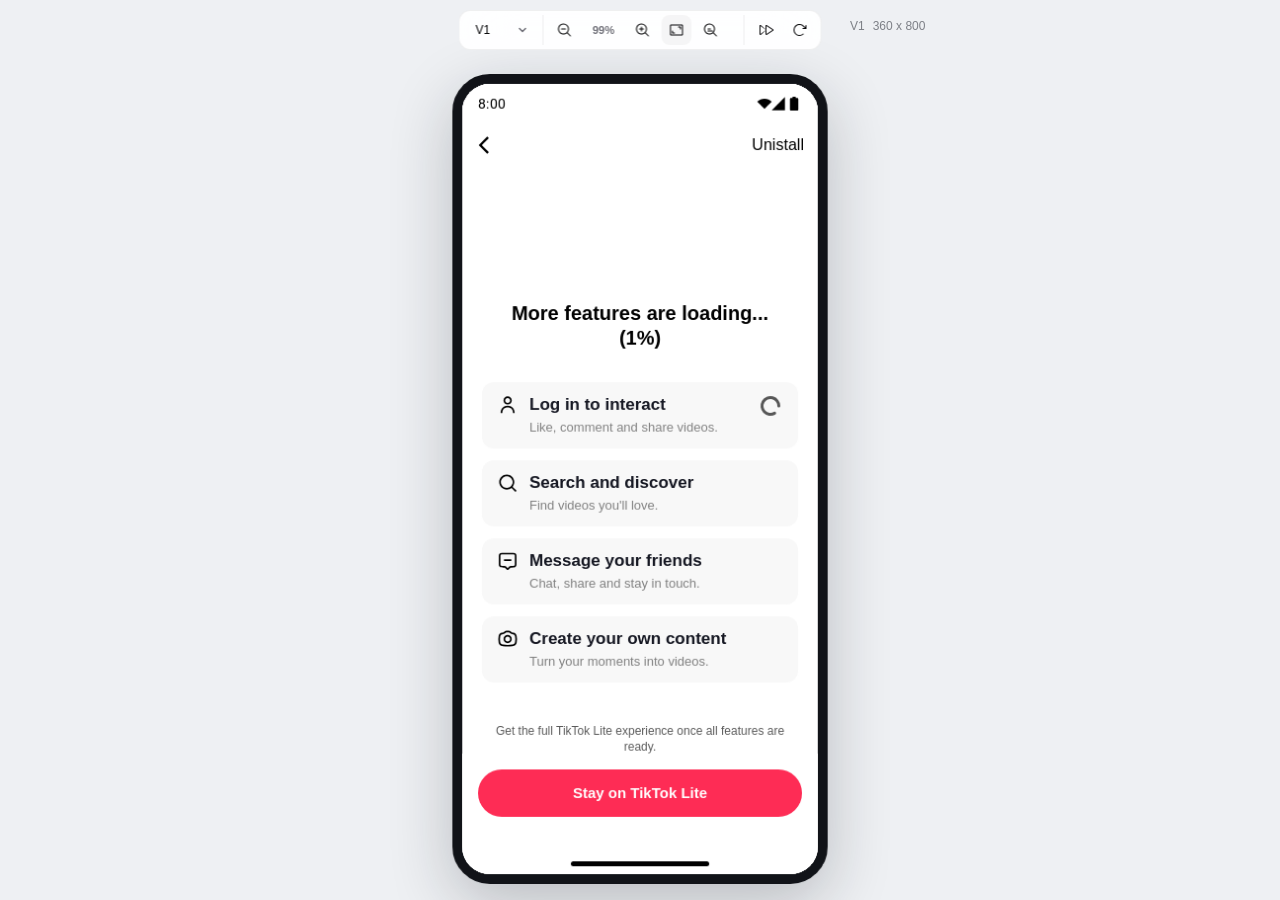
==== preview-v1.html @ 16d365ec "Initial Mini Lite uninstall retention demo" ====
<!DOCTYPE html>
<html lang="zh-CN" data-default-variant="v1">
<head>
  <meta charset="UTF-8" />
  <meta name="viewport" content="width=device-width, initial-scale=1" />
  <title>Mini App V1</title>
  <link rel="stylesheet" href="preview.css" />
</head>
<body>
  <div id="shell">
    <header class="toolbar" id="toolbar">
      <div class="tool-group">
        <select id="variantSelect" aria-label="实验组"></select>
      </div>
      <div class="tool-group">
        <button type="button" class="icon-btn" id="zoomOutBtn" title="缩小" aria-label="缩小">
          <svg class="toolbar-icon" viewBox="0 0 256 256" fill="currentColor" aria-hidden="true">
            <path d="M152,112a8,8,0,0,1-8,8H80a8,8,0,0,1,0-16h64A8,8,0,0,1,152,112Zm77.66,117.66a8,8,0,0,1-11.32,0l-50.06-50.07a88.11,88.11,0,1,1,11.31-11.31l50.07,50.06A8,8,0,0,1,229.66,229.66ZM112,184a72,72,0,1,0-72-72A72.08,72.08,0,0,0,112,184Z"></path>
          </svg>
        </button>
        <span class="zoom-label" id="zoomLabel">100%</span>
        <button type="button" class="icon-btn" id="zoomInBtn" title="放大" aria-label="放大">
          <svg class="toolbar-icon" viewBox="0 0 256 256" fill="currentColor" aria-hidden="true">
            <path d="M152,112a8,8,0,0,1-8,8H120v24a8,8,0,0,1-16,0V120H80a8,8,0,0,1,0-16h24V80a8,8,0,0,1,16,0v24h24A8,8,0,0,1,152,112Zm77.66,117.66a8,8,0,0,1-11.32,0l-50.06-50.07a88.11,88.11,0,1,1,11.31-11.31l50.07,50.06A8,8,0,0,1,229.66,229.66ZM112,184a72,72,0,1,0-72-72A72.08,72.08,0,0,0,112,184Z"></path>
          </svg>
        </button>
        <button type="button" class="icon-btn" id="zoomFitBtn" title="自适应" aria-label="自适应">
          <svg class="toolbar-icon" viewBox="0 0 256 256" fill="currentColor" aria-hidden="true">
            <path d="M200,80v32a8,8,0,0,1-16,0V88H160a8,8,0,0,1,0-16h32A8,8,0,0,1,200,80ZM96,168H72V144a8,8,0,0,0-16,0v32a8,8,0,0,0,8,8H96a8,8,0,0,0,0-16ZM232,56V200a16,16,0,0,1-16,16H40a16,16,0,0,1-16-16V56A16,16,0,0,1,40,40H216A16,16,0,0,1,232,56ZM216,200V56H40V200H216Z"></path>
          </svg>
        </button>
        <button type="button" class="icon-btn" id="measureBtn" title="测量" aria-label="测量" aria-pressed="false">
          <svg class="toolbar-icon" viewBox="0 0 256 256" fill="currentColor" aria-hidden="true">
            <path d="M229.66,218.34l-50.07-50.06a88.11,88.11,0,1,0-11.31,11.31l50.06,50.07a8,8,0,0,0,11.32-11.32ZM40,112a72,72,0,1,1,72,72A72.08,72.08,0,0,1,40,112Zm96,0a8,8,0,0,1-8,8H88a8,8,0,0,1,0-16h40A8,8,0,0,1,136,112Zm32,32a8,8,0,0,1-8,8H88a8,8,0,0,1,0-16h72A8,8,0,0,1,168,144Z"></path>
          </svg>
        </button>
      </div>
      <div class="toolbar-spacer"></div>
      <div class="tool-group">
        <button type="button" class="icon-btn" id="fastForwardBtn" title="快进" aria-label="快进">
          <svg class="toolbar-icon" viewBox="0 0 256 256" fill="currentColor" aria-hidden="true">
            <path d="M249.11,114.07,153.11,50.19A16,16,0,0,0,128,63.51v52.21L57.11,50.19A16,16,0,0,0,32,63.51v128a16,16,0,0,0,25.11,13.32L128,139.3v52.21a16,16,0,0,0,25.11,13.32l96-63.88a16,16,0,0,0,0-26.88ZM48,191.51v-128L136,127.51Zm96,0v-128l96,64Z"></path>
          </svg>
        </button>
        <button type="button" class="icon-btn" id="reloadBtn" title="重启演示" aria-label="重启">
          <svg class="toolbar-icon" viewBox="0 0 256 256" fill="currentColor" aria-hidden="true">
            <path d="M240,56v48a8,8,0,0,1-8,8H184a8,8,0,0,1,0-16H211.4L184.81,71.64l-.25-.24a80,80,0,1,0-1.67,114.78,8,8,0,0,1,11,11.63A95.44,95.44,0,0,1,128,224h-1.32A96,96,0,1,1,195.75,60L224,85.8V56a8,8,0,1,1,16,0Z"></path>
          </svg>
        </button>
      </div>
    </header>
    <main class="stage">
      <div class="stage-caption" aria-hidden="true">
        <span>V1</span>
        <span>360 x 800</span>
      </div>
      <div id="phone-wrap">
        <iframe id="app-frame" title="Mini app V1 preview" src="variants/v1/index.html" scrolling="no"></iframe>
      </div>
    </main>
  </div>
  <div id="measure-highlight" class="measure-highlight" aria-hidden="true"></div>
  <div id="measure-gap-highlight" class="measure-gap-highlight" aria-hidden="true"></div>
  <div id="measure-spacing-guides" class="measure-spacing-guides" aria-hidden="true"></div>
  <div id="measure-panel" class="measure-panel" hidden></div>
  <script src="preview-measure.js"></script>
  <script src="preview.js"></script>
</body>
</html>
---- preview.css ----
:root {
  --frame-w: 360px;
  --frame-h: 800px;
  --phone-border: 20px;
  --surface: #ffffff;
  --text-primary: #161823;
  --text-secondary: rgba(0, 0, 0, 0.65);
  --foreground: 240 10% 3.9%;
  --secondary: 240 4.8% 95.9%;
  --muted-foreground: 240 3.8% 46.1%;
  --border: 240 5.9% 90%;
  --ring: 221.2 83.2% 53.3%;
}

* {
  box-sizing: border-box;
}

html,
body {
  min-height: 100%;
  margin: 0;
  font-family: -apple-system, BlinkMacSystemFont, "TikTok Sans", "Helvetica Neue", Arial, sans-serif;
  color: var(--text-primary);
  background: #eef0f3;
}

body {
  overflow: hidden;
}

.menu-page {
  min-height: 100vh;
  display: grid;
  place-items: center;
  padding: 24px;
}

.menu-panel {
  width: min(360px, 100%);
  background: #fff;
  border: 1px solid rgba(22, 24, 35, 0.08);
  border-radius: 8px;
  padding: 24px;
  box-shadow: 0 16px 48px rgba(22, 24, 35, 0.12);
}

.eyebrow {
  margin: 0 0 6px;
  font-size: 12px;
  line-height: 16px;
  color: var(--text-secondary);
}

.menu-panel h1 {
  margin: 0 0 18px;
  font-size: 24px;
  line-height: 30px;
}

.menu-link {
  display: inline-flex;
  align-items: center;
  justify-content: center;
  min-height: 40px;
  padding: 0 16px;
  border-radius: 999px;
  color: #fff;
  background: #fe2c55;
  font-size: 15px;
  font-weight: 600;
  text-decoration: none;
}

#shell {
  width: 100%;
  height: 100vh;
  position: relative;
}

.toolbar {
  position: fixed;
  top: max(10px, env(safe-area-inset-top, 0px));
  left: 50%;
  transform: translateX(-50%);
  width: max-content;
  max-width: min(96vw, 760px);
  height: 40px;
  max-height: 40px;
  display: flex;
  align-items: center;
  gap: 5px;
  padding: 4px 6px;
  border: 1px solid rgba(0, 0, 0, 0.06);
  border-radius: 12px;
  background: rgba(255, 255, 255, 0.94);
  color: hsl(var(--foreground));
  backdrop-filter: blur(26px) saturate(180%);
  -webkit-backdrop-filter: blur(26px) saturate(180%);
  z-index: 30;
}

.toolbar-spacer {
  flex: 1;
  min-width: 8px;
}

.tool-group {
  display: inline-flex;
  align-items: center;
  gap: 4px;
  padding-left: 6px;
  border-left: 1px solid hsl(var(--border) / 0.65);
}

.tool-group:first-child {
  border-left: 0;
  padding-left: 0;
}

button,
select {
  height: 30px;
  border: 1px solid transparent;
  border-radius: 8px;
  background: transparent;
  color: hsl(var(--foreground));
  font: inherit;
  font-size: 12px;
  line-height: 1;
  outline: none;
  touch-action: manipulation;
  -webkit-tap-highlight-color: transparent;
  transition: color 0.15s ease, background-color 0.15s ease, border-color 0.15s ease, box-shadow 0.15s ease;
}

button {
  display: inline-flex;
  align-items: center;
  justify-content: center;
  gap: 5px;
  min-width: 30px;
  padding: 0 9px;
  cursor: pointer;
  font-weight: 600;
  white-space: nowrap;
}

select {
  min-width: 72px;
  max-width: 96px;
  padding: 0 24px 0 9px;
  appearance: none;
  font-weight: 500;
  text-overflow: ellipsis;
  cursor: pointer;
  background-image: url("data:image/svg+xml,%3Csvg xmlns='http://www.w3.org/2000/svg' width='12' height='12' viewBox='0 0 12 12' fill='none'%3E%3Cpath d='M3 4.5L6 7.5L9 4.5' stroke='%2371717a' stroke-width='1.5' stroke-linecap='round' stroke-linejoin='round'/%3E%3C/svg%3E");
  background-repeat: no-repeat;
  background-position: right 8px center;
}

button:hover,
select:hover {
  background: hsl(var(--secondary) / 0.82);
}

button:focus-visible,
select:focus-visible {
  box-shadow: 0 0 0 2px hsl(var(--ring) / 0.28);
}

button:disabled {
  color: hsl(var(--muted-foreground) / 0.42);
  background: transparent;
  cursor: not-allowed;
  opacity: 0.55;
  box-shadow: none;
}

.icon-btn {
  width: 30px;
  padding: 0;
}

.icon-btn.is-active {
  background: hsl(var(--secondary) / 0.88);
  color: hsl(var(--foreground));
}

.toolbar-icon {
  width: 16px;
  height: 16px;
  display: block;
  pointer-events: none;
  fill: currentColor;
}

.zoom-label {
  min-width: 40px;
  height: 30px;
  display: inline-flex;
  align-items: center;
  justify-content: center;
  color: hsl(var(--muted-foreground));
  font-size: 11px;
  font-weight: 650;
  font-variant-numeric: tabular-nums;
  user-select: none;
}

.stage {
  position: absolute;
  inset: 0;
  overflow: hidden;
}

.stage-caption {
  position: absolute;
  left: calc(50% + 210px);
  top: 18px;
  z-index: 2;
  display: flex;
  gap: 8px;
  align-items: center;
  color: rgba(22, 24, 35, 0.52);
  font-size: 12px;
  line-height: 16px;
  white-space: nowrap;
}

#phone-wrap {
  position: absolute;
  box-sizing: content-box;
  left: 50%;
  top: 74px;
  width: var(--frame-w);
  height: var(--frame-h);
  transform-origin: top center;
  will-change: transform;
  border: 10px solid #111318;
  border-radius: 38px;
  overflow: hidden;
  background: #050505;
  box-shadow: 0 20px 64px rgba(22, 24, 35, 0.24);
  touch-action: none;
  user-select: none;
  -webkit-user-select: none;
}

#app-frame {
  display: block;
  width: var(--frame-w);
  height: var(--frame-h);
  border: 0;
  background: var(--surface);
  overflow: hidden;
  pointer-events: none;
  opacity: 1;
  transition: opacity 120ms ease;
}

body.measure-mode {
  cursor: default;
}

body.measure-mode #phone-wrap,
body.measure-mode #app-frame {
  cursor: crosshair !important;
}

.measure-highlight {
  position: fixed;
  z-index: 40;
  pointer-events: none;
  border: 2px solid #3b82f6;
  background: rgba(59, 130, 246, 0.1);
  border-radius: 4px;
  box-shadow: 0 0 0 1px rgba(255, 255, 255, 0.65);
  display: none;
}

.measure-gap-highlight {
  position: fixed;
  z-index: 40;
  pointer-events: none;
  background: rgba(59, 130, 246, 0.28);
  outline: 1px dashed #3b82f6;
  display: none;
}

.measure-spacing-guides {
  position: fixed;
  inset: 0;
  z-index: 39;
  pointer-events: none;
}

.measure-spacing-guide {
  position: fixed;
  pointer-events: none;
  background: rgba(255, 59, 92, 0.35);
  outline: 1px solid rgba(255, 59, 92, 0.85);
  box-sizing: border-box;
}

.measure-spacing-guide::after {
  content: attr(data-label);
  position: absolute;
  left: 50%;
  top: 50%;
  transform: translate(-50%, -50%);
  padding: 1px 4px;
  border-radius: 4px;
  background: rgba(255, 59, 92, 0.92);
  color: #fff;
  font-size: 9px;
  font-weight: 700;
  line-height: 1.2;
  white-space: nowrap;
  font-family: ui-monospace, SFMono-Regular, Menlo, Monaco, Consolas, monospace;
}

.measure-panel {
  position: fixed;
  left: 0;
  top: 0;
  min-width: 148px;
  max-width: 280px;
  z-index: 41;
  pointer-events: none;
  border-radius: 10px;
  border: 1px solid hsl(var(--border) / 0.72);
  background: rgba(255, 255, 255, 0.96);
  box-shadow: 0 10px 28px rgba(0, 0, 0, 0.14), 0 2px 6px rgba(0, 0, 0, 0.08);
  backdrop-filter: blur(20px) saturate(160%);
  -webkit-backdrop-filter: blur(20px) saturate(160%);
  padding: 8px 10px;
  display: none;
}

.measure-panel:not([hidden]) {
  display: block;
}

.measure-row {
  display: flex;
  align-items: center;
  justify-content: space-between;
  gap: 10px;
  font-size: 11px;
  line-height: 1.45;
}

.measure-row + .measure-row {
  margin-top: 4px;
}

.measure-row > span {
  color: hsl(var(--muted-foreground));
  flex-shrink: 0;
}

.measure-row > strong {
  color: hsl(var(--foreground));
  font-weight: 600;
  text-align: right;
  display: inline-flex;
  align-items: center;
  gap: 6px;
  justify-content: flex-end;
}

.measure-swatch {
  width: 12px;
  height: 12px;
  border-radius: 3px;
  border: 1px solid rgba(0, 0, 0, 0.12);
  flex-shrink: 0;
}

.measure-color-label {
  font-family: ui-monospace, SFMono-Regular, Menlo, Monaco, Consolas, monospace;
  font-size: 10px;
  letter-spacing: -0.01em;
}

.measure-stroke-sep {
  opacity: 0.45;
  padding: 0 1px;
}

.measure-box-sides {
  display: inline-flex;
  align-items: center;
  gap: 6px;
  font-family: ui-monospace, SFMono-Regular, Menlo, Monaco, Consolas, monospace;
  font-size: 10px;
  letter-spacing: -0.01em;
  white-space: nowrap;
}

.measure-box-sides span {
  display: inline-flex;
  align-items: center;
  gap: 1px;
}

@media (max-width: 640px) {
  .toolbar {
    width: calc(100vw - 16px);
    max-width: none;
  }

  .toolbar-spacer {
    display: none;
  }

  .zoom-label {
    min-width: 34px;
  }

  .stage-caption {
    display: none;
  }
}
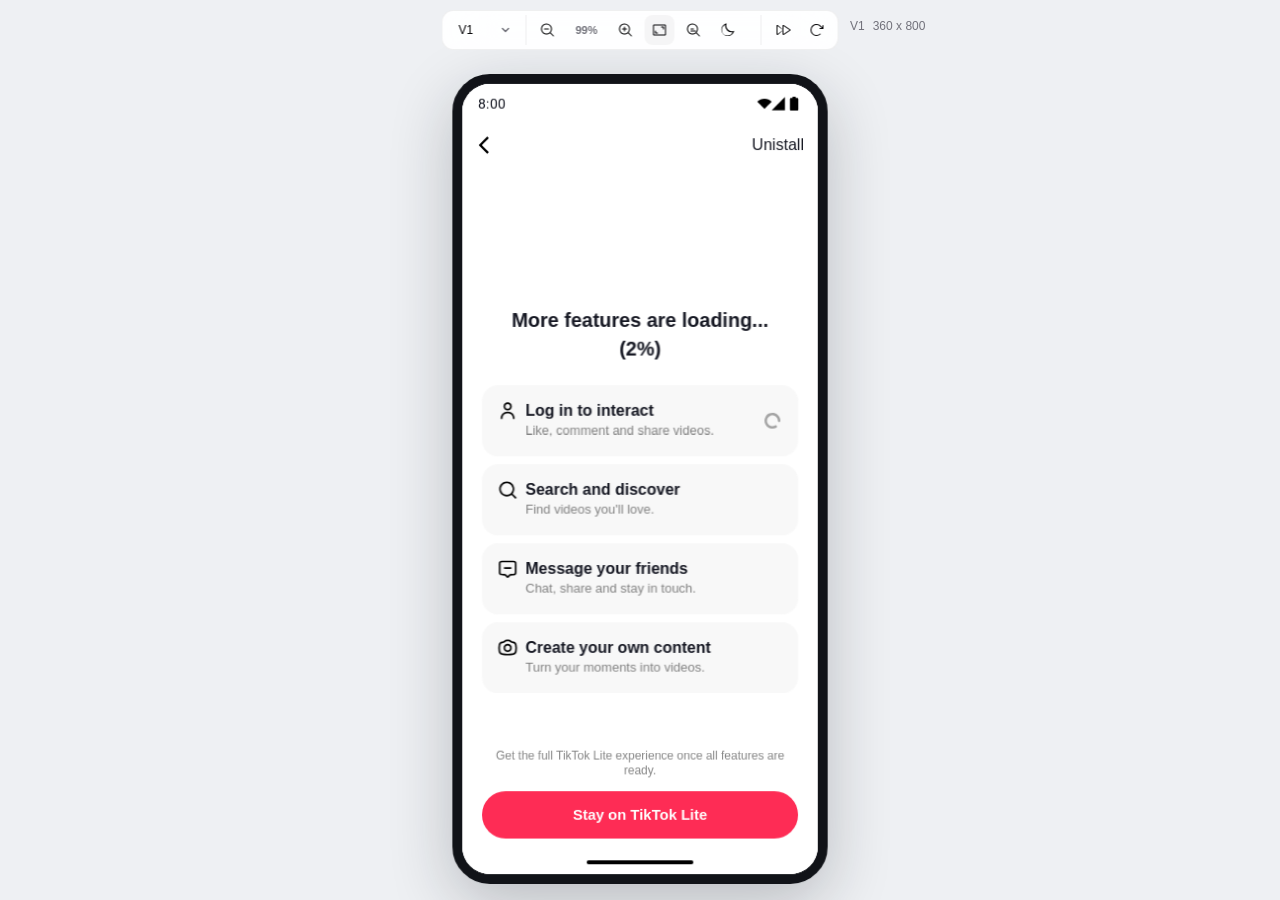
==== commit bd885fcc: "Update V1 dark mode assets" ====
--- a/preview-v1.html
+++ b/preview-v1.html
@@ -34,6 +34,14 @@
             <path d="M229.66,218.34l-50.07-50.06a88.11,88.11,0,1,0-11.31,11.31l50.06,50.07a8,8,0,0,0,11.32-11.32ZM40,112a72,72,0,1,1,72,72A72.08,72.08,0,0,1,40,112Zm96,0a8,8,0,0,1-8,8H88a8,8,0,0,1,0-16h40A8,8,0,0,1,136,112Zm32,32a8,8,0,0,1-8,8H88a8,8,0,0,1,0-16h72A8,8,0,0,1,168,144Z"></path>
           </svg>
         </button>
+        <button type="button" class="icon-btn" id="themeToggleBtn" title="暗黑模式" aria-label="暗黑模式" aria-pressed="false">
+          <svg class="toolbar-icon theme-icon theme-icon-moon" viewBox="0 0 256 256" fill="currentColor" aria-hidden="true">
+            <path d="M232.13,143.64a8,8,0,0,0-8.88-1.39A88.07,88.07,0,0,1,113.75,32.75a8,8,0,0,0-10.27-10.27A104,104,0,1,0,233.52,152.52,8,8,0,0,0,232.13,143.64ZM128,216A88,88,0,0,1,91.26,48.1a104.08,104.08,0,0,0,116.64,116.64A88.11,88.11,0,0,1,128,216Z"></path>
+          </svg>
+          <svg class="toolbar-icon theme-icon theme-icon-sun" viewBox="0 0 256 256" fill="currentColor" aria-hidden="true">
+            <path d="M120,40V16a8,8,0,0,1,16,0V40a8,8,0,0,1-16,0Zm72,88a64,64,0,1,1-64-64A64.07,64.07,0,0,1,192,128Zm-16,0a48,48,0,1,0-48,48A48.05,48.05,0,0,0,176,128ZM58.34,69.66A8,8,0,0,0,69.66,58.34l-16-16A8,8,0,0,0,42.34,53.66Zm0,116.68-16,16a8,8,0,0,0,11.32,11.32l16-16a8,8,0,0,0-11.32-11.32ZM192,72a8,8,0,0,0,5.66-2.34l16-16a8,8,0,0,0-11.32-11.32l-16,16A8,8,0,0,0,192,72Zm5.66,114.34a8,8,0,0,0-11.32,11.32l16,16a8,8,0,0,0,11.32-11.32ZM48,128a8,8,0,0,0-8-8H16a8,8,0,0,0,0,16H40A8,8,0,0,0,48,128Zm80,80a8,8,0,0,0-8,8v24a8,8,0,0,0,16,0V216A8,8,0,0,0,128,208Zm112-88H216a8,8,0,0,0,0,16h24a8,8,0,0,0,0-16Z"></path>
+          </svg>
+        </button>
       </div>
       <div class="toolbar-spacer"></div>
       <div class="tool-group">
--- a/preview.css
+++ b/preview.css
@@ -5,11 +5,31 @@
   --surface: #ffffff;
   --text-primary: #161823;
   --text-secondary: rgba(0, 0, 0, 0.65);
+  --preview-bg: #eef0f3;
+  --toolbar-bg: rgba(255, 255, 255, 0.94);
+  --toolbar-border: rgba(0, 0, 0, 0.06);
+  --phone-shell: #111318;
+  --phone-shadow: rgba(22, 24, 35, 0.24);
   --foreground: 240 10% 3.9%;
   --secondary: 240 4.8% 95.9%;
   --muted-foreground: 240 3.8% 46.1%;
   --border: 240 5.9% 90%;
   --ring: 221.2 83.2% 53.3%;
+}
+
+:root[data-theme="dark"] {
+  --surface: #000000;
+  --text-primary: #f5f5f5;
+  --text-secondary: rgba(255, 255, 255, 0.65);
+  --preview-bg: #111216;
+  --toolbar-bg: rgba(28, 28, 32, 0.94);
+  --toolbar-border: rgba(255, 255, 255, 0.1);
+  --phone-shell: #050505;
+  --phone-shadow: rgba(0, 0, 0, 0.48);
+  --foreground: 0 0% 96%;
+  --secondary: 240 4% 18%;
+  --muted-foreground: 240 5% 64%;
+  --border: 240 4% 26%;
 }
 
 * {
@@ -22,7 +42,7 @@
   margin: 0;
   font-family: -apple-system, BlinkMacSystemFont, "TikTok Sans", "Helvetica Neue", Arial, sans-serif;
   color: var(--text-primary);
-  background: #eef0f3;
+  background: var(--preview-bg);
 }
 
 body {
@@ -91,9 +111,9 @@
   align-items: center;
   gap: 5px;
   padding: 4px 6px;
-  border: 1px solid rgba(0, 0, 0, 0.06);
+  border: 1px solid var(--toolbar-border);
   border-radius: 12px;
-  background: rgba(255, 255, 255, 0.94);
+  background: var(--toolbar-bg);
   color: hsl(var(--foreground));
   backdrop-filter: blur(26px) saturate(180%);
   -webkit-backdrop-filter: blur(26px) saturate(180%);
@@ -195,6 +215,15 @@
   fill: currentColor;
 }
 
+.theme-icon-sun,
+:root[data-theme="dark"] .theme-icon-moon {
+  display: none;
+}
+
+:root[data-theme="dark"] .theme-icon-sun {
+  display: block;
+}
+
 .zoom-label {
   min-width: 40px;
   height: 30px;
@@ -222,7 +251,7 @@
   display: flex;
   gap: 8px;
   align-items: center;
-  color: rgba(22, 24, 35, 0.52);
+  color: hsl(var(--muted-foreground));
   font-size: 12px;
   line-height: 16px;
   white-space: nowrap;
@@ -237,11 +266,11 @@
   height: var(--frame-h);
   transform-origin: top center;
   will-change: transform;
-  border: 10px solid #111318;
+  border: 10px solid var(--phone-shell);
   border-radius: 38px;
   overflow: hidden;
-  background: #050505;
-  box-shadow: 0 20px 64px rgba(22, 24, 35, 0.24);
+  background: var(--phone-shell);
+  box-shadow: 0 20px 64px var(--phone-shadow);
   touch-action: none;
   user-select: none;
   -webkit-user-select: none;
@@ -254,7 +283,7 @@
   border: 0;
   background: var(--surface);
   overflow: hidden;
-  pointer-events: none;
+  pointer-events: auto;
   opacity: 1;
   transition: opacity 120ms ease;
 }
@@ -266,6 +295,10 @@
 body.measure-mode #phone-wrap,
 body.measure-mode #app-frame {
   cursor: crosshair !important;
+}
+
+body.measure-mode #app-frame {
+  pointer-events: none;
 }
 
 .measure-highlight {
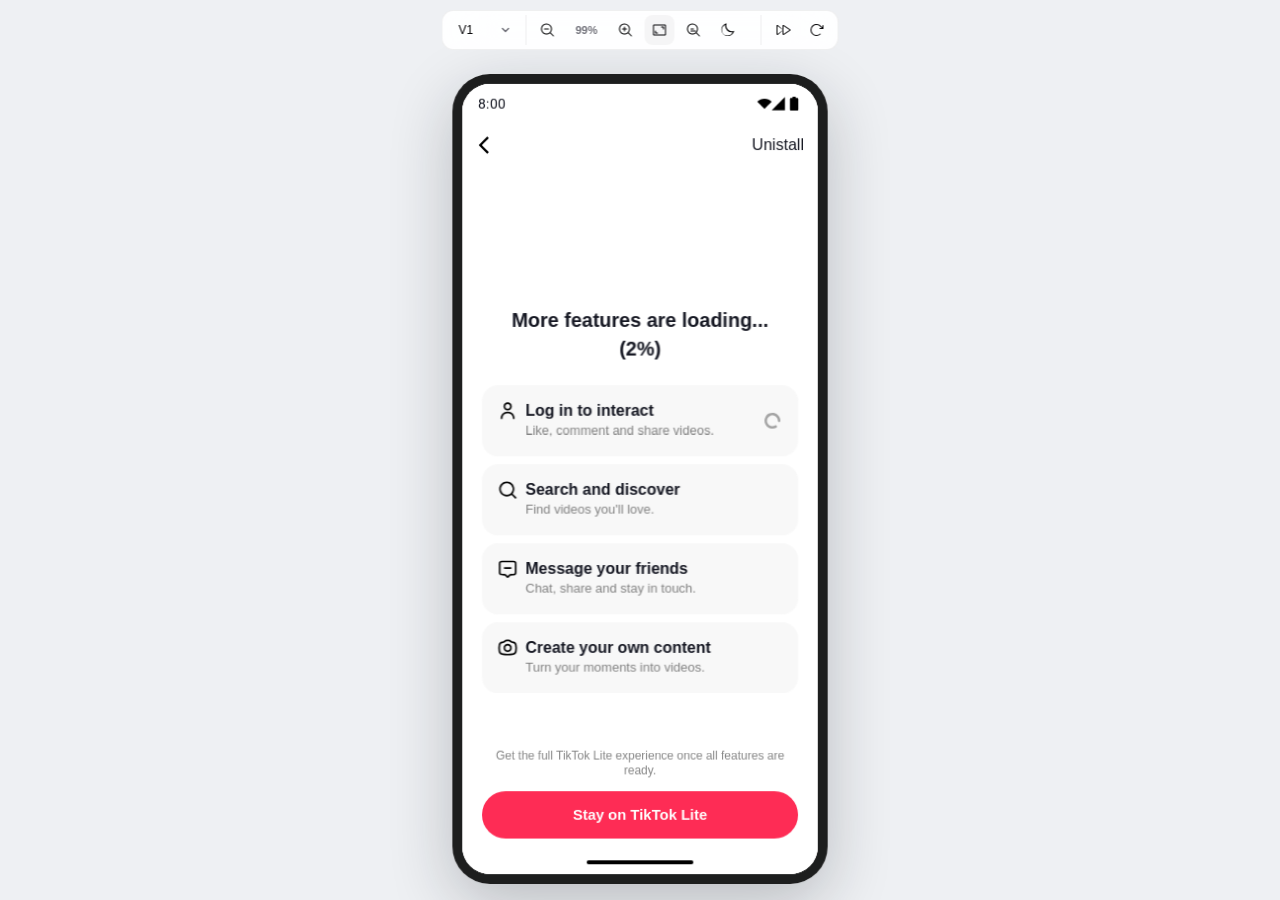
==== commit 1c6d6d62: "Update preview frame chrome" ====
--- a/preview-v1.html
+++ b/preview-v1.html
@@ -58,10 +58,6 @@
       </div>
     </header>
     <main class="stage">
-      <div class="stage-caption" aria-hidden="true">
-        <span>V1</span>
-        <span>360 x 800</span>
-      </div>
       <div id="phone-wrap">
         <iframe id="app-frame" title="Mini app V1 preview" src="variants/v1/index.html" scrolling="no"></iframe>
       </div>
--- a/preview.css
+++ b/preview.css
@@ -8,7 +8,7 @@
   --preview-bg: #eef0f3;
   --toolbar-bg: rgba(255, 255, 255, 0.94);
   --toolbar-border: rgba(0, 0, 0, 0.06);
-  --phone-shell: #111318;
+  --phone-shell: rgba(0, 0, 0, 0.65);
   --phone-shadow: rgba(22, 24, 35, 0.24);
   --foreground: 240 10% 3.9%;
   --secondary: 240 4.8% 95.9%;
@@ -24,7 +24,7 @@
   --preview-bg: #111216;
   --toolbar-bg: rgba(28, 28, 32, 0.94);
   --toolbar-border: rgba(255, 255, 255, 0.1);
-  --phone-shell: #050505;
+  --phone-shell: rgba(255, 255, 255, 0.06);
   --phone-shadow: rgba(0, 0, 0, 0.48);
   --foreground: 0 0% 96%;
   --secondary: 240 4% 18%;
@@ -151,7 +151,7 @@
   outline: none;
   touch-action: manipulation;
   -webkit-tap-highlight-color: transparent;
-  transition: color 0.15s ease, background-color 0.15s ease, border-color 0.15s ease, box-shadow 0.15s ease;
+  transition: box-shadow 0.15s ease;
 }
 
 button {
@@ -198,6 +198,7 @@
 }
 
 .icon-btn {
+  position: relative;
   width: 30px;
   padding: 0;
 }
@@ -208,6 +209,7 @@
 }
 
 .toolbar-icon {
+  flex: 0 0 auto;
   width: 16px;
   height: 16px;
   display: block;
@@ -215,13 +217,23 @@
   fill: currentColor;
 }
 
-.theme-icon-sun,
+.theme-icon {
+  position: absolute;
+  inset: 50% auto auto 50%;
+  transform: translate(-50%, -50%);
+  opacity: 1;
+}
+
+.theme-icon-sun {
+  opacity: 0;
+}
+
 :root[data-theme="dark"] .theme-icon-moon {
-  display: none;
+  opacity: 0;
 }
 
 :root[data-theme="dark"] .theme-icon-sun {
-  display: block;
+  opacity: 1;
 }
 
 .zoom-label {
@@ -241,20 +253,6 @@
   position: absolute;
   inset: 0;
   overflow: hidden;
-}
-
-.stage-caption {
-  position: absolute;
-  left: calc(50% + 210px);
-  top: 18px;
-  z-index: 2;
-  display: flex;
-  gap: 8px;
-  align-items: center;
-  color: hsl(var(--muted-foreground));
-  font-size: 12px;
-  line-height: 16px;
-  white-space: nowrap;
 }
 
 #phone-wrap {
@@ -452,7 +450,4 @@
     min-width: 34px;
   }
 
-  .stage-caption {
-    display: none;
-  }
-}
+}
